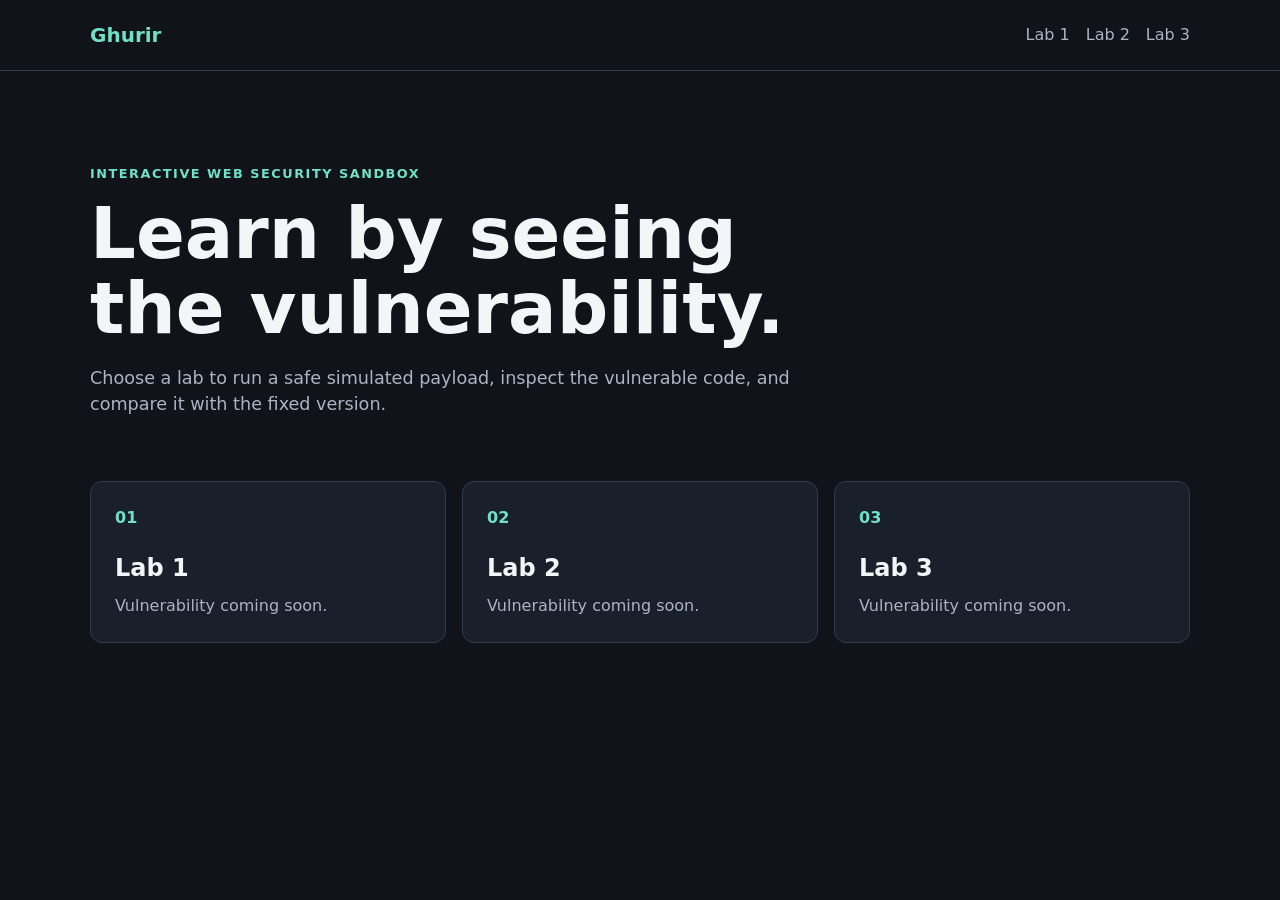
==== index.html @ e0750fd8 "init file structure" ====
<!doctype html>
<html lang="en">
<head>
  <meta charset="utf-8">
  <meta name="viewport" content="width=device-width, initial-scale=1">
  <title>Ghurir Security Sandbox</title>
  <link rel="stylesheet" href="css/styles.css">
</head>
<body>
  <header class="site-header">
    <a class="brand" href="index.html">Ghurir</a>
    <nav aria-label="Primary navigation">
      <a href="labs/lab-1.html">Lab 1</a>
      <a href="labs/lab-2.html">Lab 2</a>
      <a href="labs/lab-3.html">Lab 3</a>
    </nav>
  </header>

  <main class="page-container">
    <section class="hero">
      <p class="eyebrow">Interactive web security sandbox</p>
      <h1>Learn by seeing the vulnerability.</h1>
      <p>Choose a lab to run a safe simulated payload, inspect the vulnerable code, and compare it with the fixed version.</p>
    </section>

    <section class="lab-grid" aria-label="Security labs">
      <a class="lab-card" href="labs/lab-1.html">
        <span class="lab-card__number">01</span>
        <h2>Lab 1</h2>
        <p>Vulnerability coming soon.</p>
      </a>
      <a class="lab-card" href="labs/lab-2.html">
        <span class="lab-card__number">02</span>
        <h2>Lab 2</h2>
        <p>Vulnerability coming soon.</p>
      </a>
      <a class="lab-card" href="labs/lab-3.html">
        <span class="lab-card__number">03</span>
        <h2>Lab 3</h2>
        <p>Vulnerability coming soon.</p>
      </a>
    </section>
  </main>

  <script src="js/app.js"></script>
</body>
</html>
---- css/styles.css ----
:root {
  color-scheme: dark;
  --background: #10131a;
  --surface: #1a202b;
  --text: #f3f5f7;
  --muted: #aab4c3;
  --accent: #70e1c4;
  --border: #303b4b;
}

* {
  box-sizing: border-box;
}

body {
  margin: 0;
  background: var(--background);
  color: var(--text);
  font-family: system-ui, -apple-system, BlinkMacSystemFont, "Segoe UI", sans-serif;
  line-height: 1.5;
}

a {
  color: inherit;
}

.site-header {
  display: flex;
  align-items: center;
  justify-content: space-between;
  gap: 1rem;
  padding: 1.25rem max(1.25rem, calc((100% - 1100px) / 2));
  border-bottom: 1px solid var(--border);
}

.site-header nav {
  display: flex;
  gap: 1rem;
}

.site-header nav a {
  color: var(--muted);
  text-decoration: none;
}

.site-header nav a:hover,
.site-header nav a[aria-current="page"] {
  color: var(--accent);
}

.brand {
  color: var(--accent);
  font-size: 1.25rem;
  font-weight: 700;
  text-decoration: none;
}

.page-container {
  width: min(1100px, calc(100% - 2.5rem));
  margin: 0 auto;
  padding: 5rem 0;
}

.hero {
  max-width: 700px;
}

.hero h1,
.lab-page h1 {
  margin: 0 0 1rem;
  font-size: clamp(2.25rem, 6vw, 4.5rem);
  line-height: 1.05;
}

.hero p:not(.eyebrow),
.placeholder {
  color: var(--muted);
  font-size: 1.1rem;
}

.eyebrow {
  color: var(--accent);
  font-size: 0.8rem;
  font-weight: 700;
  letter-spacing: 0.12em;
  text-transform: uppercase;
}

.lab-grid {
  display: grid;
  grid-template-columns: repeat(3, 1fr);
  gap: 1rem;
  margin-top: 4rem;
}

.lab-card {
  padding: 1.5rem;
  border: 1px solid var(--border);
  border-radius: 0.75rem;
  background: var(--surface);
  text-decoration: none;
}

.lab-card:hover {
  border-color: var(--accent);
}

.lab-card__number {
  color: var(--accent);
  font-weight: 700;
}

.lab-card h2 {
  margin-bottom: 0.5rem;
}

.lab-card p {
  margin: 0;
  color: var(--muted);
}

@media (max-width: 700px) {
  .site-header {
    align-items: flex-start;
    flex-direction: column;
  }

  .lab-grid {
    grid-template-columns: 1fr;
  }
}
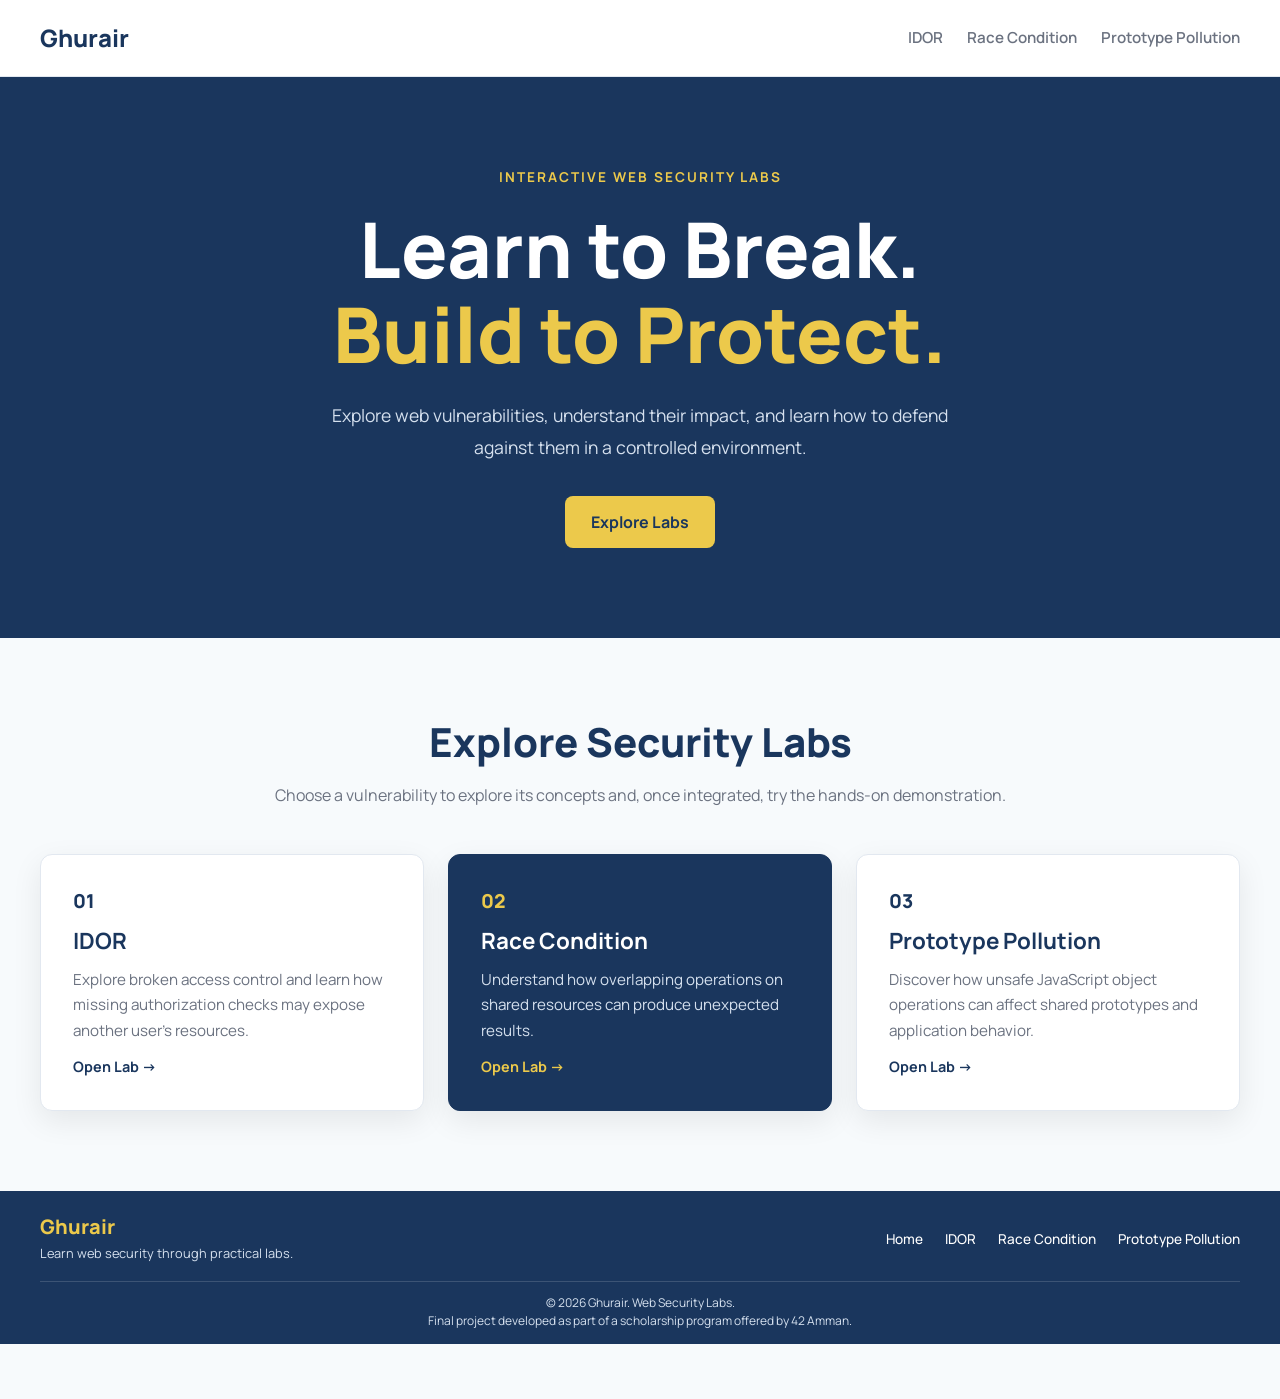
==== commit 56a88b0d: "Create index.html" ====
--- a/index.html
+++ b/index.html
@@ -1,47 +1,12 @@
-<!doctype html>
+<!DOCTYPE html>
 <html lang="en">
 <head>
-  <meta charset="utf-8">
-  <meta name="viewport" content="width=device-width, initial-scale=1">
-  <title>Ghurir Security Sandbox</title>
-  <link rel="stylesheet" href="css/styles.css">
+    <meta charset="UTF-8">
+    <meta http-equiv="refresh" content="0; url=./pages/">
+    <title>Ghurair</title>
 </head>
 <body>
-  <header class="site-header">
-    <a class="brand" href="index.html">Ghurir</a>
-    <nav aria-label="Primary navigation">
-      <a href="labs/lab-1.html">Lab 1</a>
-      <a href="labs/lab-2.html">Lab 2</a>
-      <a href="labs/lab-3.html">Lab 3</a>
-    </nav>
-  </header>
-
-  <main class="page-container">
-    <section class="hero">
-      <p class="eyebrow">Interactive web security sandbox</p>
-      <h1>Learn by seeing the vulnerability.</h1>
-      <p>Choose a lab to run a safe simulated payload, inspect the vulnerable code, and compare it with the fixed version.</p>
-    </section>
-
-    <section class="lab-grid" aria-label="Security labs">
-      <a class="lab-card" href="labs/lab-1.html">
-        <span class="lab-card__number">01</span>
-        <h2>Lab 1</h2>
-        <p>Vulnerability coming soon.</p>
-      </a>
-      <a class="lab-card" href="labs/lab-2.html">
-        <span class="lab-card__number">02</span>
-        <h2>Lab 2</h2>
-        <p>Vulnerability coming soon.</p>
-      </a>
-      <a class="lab-card" href="labs/lab-3.html">
-        <span class="lab-card__number">03</span>
-        <h2>Lab 3</h2>
-        <p>Vulnerability coming soon.</p>
-      </a>
-    </section>
-  </main>
-
-  <script src="js/app.js"></script>
+    <p>Redirecting to Ghurair...</p>
+    <a href="./pages/">Click here if you are not redirected.</a>
 </body>
 </html>
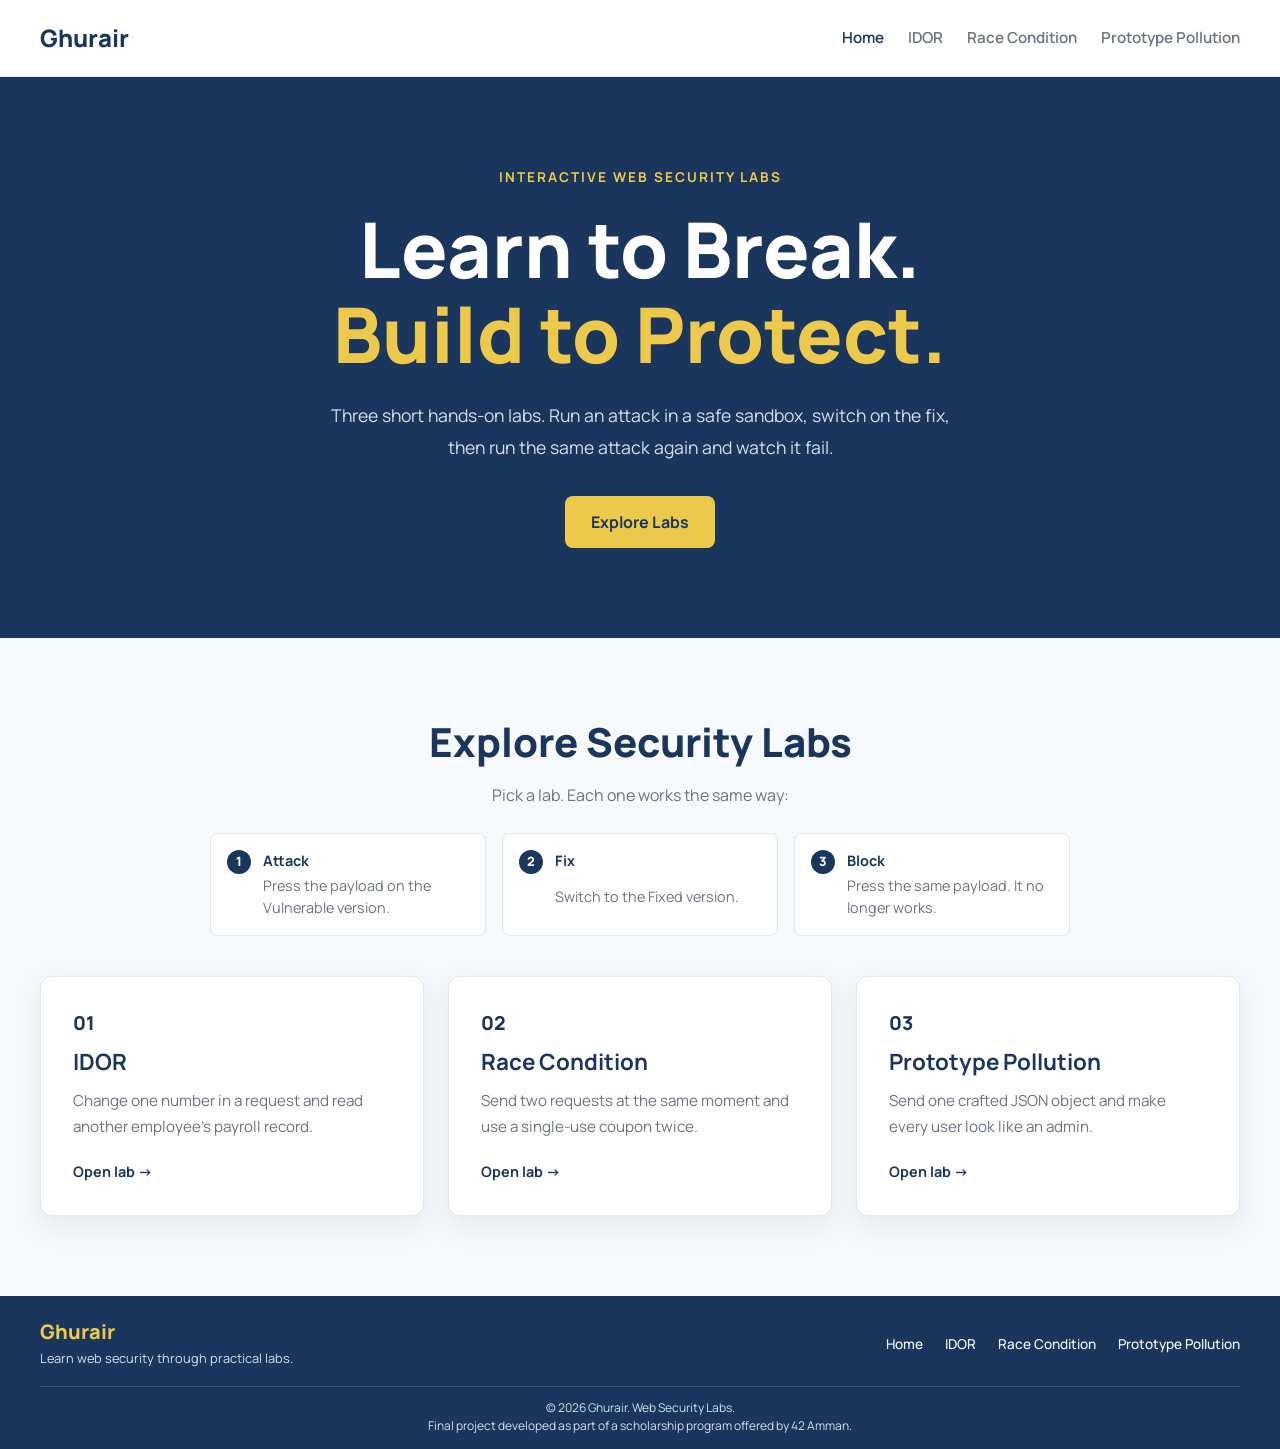
==== commit 3d4e0c89: "fix lab connection, UI code and final touches" ====
--- a/index.html
+++ b/index.html
@@ -1,12 +1,133 @@
-<!DOCTYPE html>
+<!doctype html>
 <html lang="en">
 <head>
-    <meta charset="UTF-8">
-    <meta http-equiv="refresh" content="0; url=./pages/">
-    <title>Ghurair</title>
+  <meta charset="utf-8">
+  <meta name="viewport" content="width=device-width, initial-scale=1">
+  <meta name="description" content="Ghurair: educational web security labs covering IDOR, Prototype Pollution and Race Conditions.">
+  <title>Web Security Labs | Ghurair</title>
+
+  <link rel="preconnect" href="https://fonts.googleapis.com">
+  <link rel="preconnect" href="https://fonts.gstatic.com" crossorigin>
+  <link href="https://fonts.googleapis.com/css2?family=Manrope:wght@400;500;600;700;800&amp;display=swap" rel="stylesheet">
+
+  <link rel="stylesheet" href="stylesheet/global.css">
+  <link rel="stylesheet" href="stylesheet/styles.css">
+  <link rel="stylesheet" href="stylesheet/labs.css">
+  <link rel="stylesheet" href="stylesheet/footer.css">
 </head>
 <body>
-    <p>Redirecting to Ghurair...</p>
-    <a href="./pages/">Click here if you are not redirected.</a>
+  <!-- Shared navigation -->
+  <header class="site-header">
+    <a class="brand" href="index.html" aria-label="Ghurair home">Ghurair</a>
+
+<nav aria-label="Main navigation">
+  <a href="index.html" aria-current="page">Home</a>
+  <a href="pages/lab-1.html">IDOR</a>
+  <a href="pages/lab-2.html">Race Condition</a>
+  <a href="pages/lab-3.html">Prototype Pollution</a>
+</nav>
+
+  </header>
+  <main>
+    <!-- Hero -->
+    <section class="hero">
+      <div class="hero-content">
+        <p class="eyebrow">INTERACTIVE WEB SECURITY LABS</p>
+        <h1>Learn to Break. <span>Build to Protect.</span></h1>
+        <p class="hero-description">
+          Three short hands-on labs. Run an attack in a safe sandbox, switch on the fix,
+          then run the same attack again and watch it fail.
+        </p>
+        <a class="btn" href="#labs">Explore Labs</a>
+      </div>
+    </section>
+
+    <!-- Three available labs -->
+    <section id="labs" class="labs-section">
+      <div class="container">
+        <h2 class="section-title">Explore Security Labs</h2>
+        <p class="section-description">Pick a lab. Each one works the same way:</p>
+        <ol class="how-steps">
+          <li><strong>Attack</strong><span>Press the payload on the Vulnerable version.</span></li>
+          <li><strong>Fix</strong><span>Switch to the Fixed version.</span></li>
+          <li><strong>Block</strong><span>Press the same payload. It no longer works.</span></li>
+        </ol>
+        
+<div class="labs-grid">
+
+  <!-- Lab 01: IDOR -->
+  <a class="lab-card" href="pages/lab-1.html">
+    <span class="lab-card__number">01</span>
+
+    <h3>IDOR</h3>
+
+    <p>
+      Change one number in a request and read
+      another employee's payroll record.
+    </p>
+
+    <span class="lab-card__action">
+      Open lab &rarr;
+    </span>
+  </a>
+
+  <!-- Lab 02: Race Condition -->
+  <a class="lab-card" href="pages/lab-2.html">
+    <span class="lab-card__number">02</span>
+
+    <h3>Race Condition</h3>
+
+    <p>
+      Send two requests at the same moment and
+      use a single-use coupon twice.
+    </p>
+
+    <span class="lab-card__action">
+      Open lab &rarr;
+    </span>
+  </a>
+
+  <!-- Lab 03: Prototype Pollution -->
+  <a class="lab-card" href="pages/lab-3.html">
+    <span class="lab-card__number">03</span>
+
+    <h3>Prototype Pollution</h3>
+
+    <p>
+      Send one crafted JSON object and make
+      every user look like an admin.
+    </p>
+
+    <span class="lab-card__action">
+      Open lab &rarr;
+    </span>
+  </a>
+
+</div>
+
+      </div>
+    </section>
+  </main>
+  <!-- Shared footer -->
+  <footer class="site-footer">
+    <div class="container footer-content">
+      <div class="footer-brand">
+        <h2>Ghurair</h2>
+        <p>Learn web security through practical labs.</p>
+      </div>
+     
+<nav class="footer-nav" aria-label="Footer navigation">
+  <a href="index.html">Home</a>
+  <a href="pages/lab-1.html">IDOR</a>
+  <a href="pages/lab-2.html">Race Condition</a>
+  <a href="pages/lab-3.html">Prototype Pollution</a>
+</nav>
+
+    </div>
+    <div class="container footer-bottom">
+      <p>&copy; 2026 Ghurair. Web Security Labs.</p>
+      <p>Final project developed as part of a scholarship program offered by 42 Amman.</p>
+    </div>
+  </footer>
 </body>
-</html>
+</html>
--- a/stylesheet/global.css
+++ b/stylesheet/global.css
@@ -0,0 +1,123 @@
+
+:root {
+    --font-primary: "Manrope", -apple-system,
+                    BlinkMacSystemFont, "Segoe UI",
+                    Roboto, sans-serif;
+
+    --color-primary: #1A365D;
+    --color-primary-hover: #244A78;
+    --color-secondary: #ECC94B;
+    --color-secondary-hover: #F6DA70;
+
+    --color-background: #F7FAFC;
+    --color-surface: #FFFFFF;
+    --color-text: #2D3748;
+    --color-muted: #6B7280;
+    --color-border: #E2E8F0;
+    --color-on-dark: #D5E0EE;
+
+    --container-width: 1200px;
+    --radius-sm: 8px;
+    --radius-lg: 12px;
+
+    --shadow-card: 0 10px 30px rgba(0, 0, 0, 0.08);
+    --shadow-hover: 0 15px 40px rgba(0, 0, 0, 0.15);
+
+    --transition-base: 0.3s ease;
+}
+
+*,
+*::before,
+*::after {
+    box-sizing: border-box;
+}
+
+html {
+    scroll-behavior: smooth;
+}
+
+body {
+    min-height: 100vh;
+    min-height: 100dvh;
+    margin: 0;
+
+    display: flex;
+    flex-direction: column;
+
+    font-family: var(--font-primary);
+    line-height: 1.5;
+
+    background-color: var(--color-background);
+    color: var(--color-text);
+}
+
+main {
+    flex: 1;
+}
+
+h1,
+h2,
+h3 {
+    margin-top: 0;
+    line-height: 1.2;
+    color: var(--color-primary);
+}
+
+a {
+    color: var(--color-primary);
+    text-decoration: none;
+    transition: color var(--transition-base);
+}
+
+a:hover {
+    color: var(--color-primary-hover);
+}
+
+button,
+input,
+textarea,
+select {
+    font: inherit;
+}
+
+button {
+    cursor: pointer;
+}
+
+img,
+video {
+    display: block;
+    max-width: 100%;
+    height: auto;
+}
+
+.container {
+    width: min(var(--container-width), calc(100% - 40px));
+    margin-inline: auto;
+}
+
+:focus-visible {
+    outline: 2px solid var(--color-secondary);
+    outline-offset: 3px;
+}
+
+#labs {
+    scroll-margin-top: 20px;
+}
+
+@media (max-width: 600px) {
+    .container {
+        width: calc(100% - 32px);
+    }
+}
+
+@media (prefers-reduced-motion: reduce) {
+    *,
+    *::before,
+    *::after {
+        scroll-behavior: auto !important;
+        animation-duration: 0.01ms !important;
+        animation-iteration-count: 1 !important;
+        transition-duration: 0.01ms !important;
+    }
+}
--- a/stylesheet/styles.css
+++ b/stylesheet/styles.css
@@ -0,0 +1,307 @@
+/* Header */
+
+.site-header {
+    display: flex;
+    align-items: center;
+    justify-content: space-between;
+    gap: 20px;
+
+    padding: 20px max(20px, calc((100% - var(--container-width)) / 2));
+
+    background-color: var(--color-surface);
+    border-bottom: 1px solid var(--color-border);
+}
+
+.brand {
+    color: var(--color-primary);
+    font-size: 1.5rem;
+    font-weight: 800;
+}
+
+.site-header nav {
+    display: flex;
+    align-items: center;
+    gap: 24px;
+}
+
+.site-header nav a {
+    color: var(--color-muted);
+    font-size: 0.95rem;
+    font-weight: 600;
+}
+
+.site-header nav a:hover,
+.site-header nav a[aria-current="page"] {
+    color: var(--color-primary);
+}
+
+/* Hero */
+
+.hero {
+    display: flex;
+    align-items: center;
+    justify-content: center;
+
+    min-height: 480px;
+    padding: 90px 20px;
+
+    background-color: var(--color-primary);
+}
+
+.hero-content {
+    width: 100%;
+    max-width: 750px;
+    text-align: center;
+}
+
+.eyebrow {
+    margin: 0 0 20px;
+
+    color: var(--color-secondary);
+    font-size: 0.85rem;
+    font-weight: 700;
+    letter-spacing: 2px;
+    text-transform: uppercase;
+}
+
+.hero h1 {
+    margin: 0 0 24px;
+
+    color: var(--color-surface);
+    font-size: clamp(2.8rem, 6vw, 5rem);
+    font-weight: 800;
+    line-height: 1.1;
+}
+
+.hero h1 span {
+    color: var(--color-secondary);
+}
+
+.hero-description {
+    max-width: 620px;
+    margin: 0 auto 32px;
+
+    color: var(--color-on-dark);
+    font-size: 1.1rem;
+    line-height: 1.8;
+}
+
+.btn {
+    display: inline-block;
+    padding: 13px 25px;
+    margin-top: 0;
+
+    background-color: var(--color-secondary);
+    color: var(--color-primary);
+
+    border: 1px solid transparent;
+    border-radius: var(--radius-sm);
+
+    font-weight: 700;
+    text-align: center;
+
+    transition:
+        background-color var(--transition-base),
+        color var(--transition-base),
+        transform var(--transition-base);
+}
+
+.btn:hover {
+    background-color: var(--color-secondary-hover);
+    color: var(--color-primary);
+    transform: translateY(-3px);
+}
+
+/* Labs */
+
+.labs-section {
+    padding: 80px 0;
+    background-color: var(--color-background);
+}
+
+.section-title {
+    margin: 0 0 16px;
+
+    color: var(--color-primary);
+    font-size: clamp(1.8rem, 4vw, 2.5rem);
+    font-weight: 800;
+    text-align: center;
+}
+
+.section-description {
+    margin: 0 0 24px;
+
+    color: var(--color-muted);
+    text-align: center;
+    line-height: 1.7;
+}
+
+.labs-grid {
+    display: grid;
+    grid-template-columns: repeat(auto-fit, minmax(min(100%, 280px), 1fr));
+    gap: 24px;
+}
+
+.lab-card {
+    display: flex;
+    flex-direction: column;
+    align-items: flex-start;
+    gap: 12px;
+
+    min-height: 240px;
+    padding: 32px;
+
+    background-color: var(--color-surface);
+    border: 1px solid var(--color-border);
+    border-radius: var(--radius-lg);
+    box-shadow: var(--shadow-card);
+
+    transition:
+        transform var(--transition-base),
+        box-shadow var(--transition-base),
+        border-color var(--transition-base);
+}
+
+.lab-card:hover {
+    transform: translateY(-6px);
+    border-color: var(--color-secondary);
+    box-shadow: var(--shadow-hover);
+}
+
+.lab-card__number {
+    color: var(--color-primary);
+    font-size: 1.2rem;
+    font-weight: 800;
+}
+
+.lab-card h3 {
+    margin: 0;
+    font-size: 1.4rem;
+}
+
+.lab-card p {
+    margin: 0;
+
+    color: var(--color-muted);
+    font-size: 0.95rem;
+    line-height: 1.7;
+}
+
+.lab-card__action {
+    display: inline-block;
+    margin-top: auto;
+
+    color: var(--color-primary);
+    font-size: 0.9rem;
+    font-weight: 700;
+
+    transition: transform var(--transition-base);
+}
+
+.lab-card:hover .lab-card__action {
+    transform: translateX(5px);
+}
+
+/* Featured Lab */
+
+.lab-card--featured {
+    background-color: var(--color-primary);
+    border-color: var(--color-primary);
+}
+
+.lab-card--featured h3 {
+    color: var(--color-surface);
+}
+
+.lab-card--featured .lab-card__number,
+.lab-card--featured .lab-card__action {
+    color: var(--color-secondary);
+}
+
+.lab-card--featured p {
+    color: var(--color-on-dark);
+}
+
+/* Responsive */
+
+@media (max-width: 700px) {
+    .site-header {
+        flex-direction: column;
+        align-items: flex-start;
+        padding: 20px;
+    }
+
+    .site-header nav {
+        flex-wrap: wrap;
+        gap: 16px;
+    }
+
+    .hero {
+        min-height: auto;
+        padding: 70px 20px;
+    }
+
+    .hero h1 {
+        font-size: clamp(2.3rem, 9vw, 3.5rem);
+    }
+
+    .hero-description {
+        font-size: 1rem;
+    }
+
+    .labs-section {
+        padding: 55px 0;
+    }
+
+    .labs-grid {
+        gap: 20px;
+    }
+
+    .lab-card {
+        min-height: 220px;
+        padding: 24px;
+    }
+}
+
+/* "How it works" steps on the home page */
+.how-steps {
+  display: grid;
+  grid-template-columns: repeat(3, minmax(0, 1fr));
+  gap: 16px;
+  max-width: 860px;
+  margin: 0 auto 40px;
+  padding: 0;
+  list-style: none;
+  counter-reset: step;
+}
+.how-steps li {
+  display: grid;
+  gap: 4px;
+  padding: 16px 18px 16px 52px;
+  position: relative;
+  background: var(--color-surface);
+  border: 1px solid var(--color-border);
+  border-radius: var(--radius-sm);
+  counter-increment: step;
+  color: var(--color-muted);
+  font-size: .9rem;
+}
+.how-steps li::before {
+  content: counter(step);
+  position: absolute;
+  left: 16px;
+  top: 16px;
+  display: grid;
+  place-items: center;
+  width: 24px;
+  height: 24px;
+  background: var(--color-primary);
+  color: #fff;
+  border-radius: 50%;
+  font-size: .8rem;
+  font-weight: 800;
+}
+.how-steps strong { color: var(--color-primary); }
+@media (max-width: 700px) {
+  .how-steps { grid-template-columns: 1fr; }
+}
--- a/stylesheet/labs.css
+++ b/stylesheet/labs.css
@@ -0,0 +1,363 @@
+/* =========================================================
+   GHURAIR | SHARED LAB STYLES
+   Base -> code -> interactive controls -> responsive
+   All labs use the same rules; no per-lab CSS copies.
+   ========================================================= */
+
+/* Lab page and introduction */
+.lab-header {
+  padding: 65px 0;
+  background: var(--color-primary);
+  color: var(--color-surface);
+}
+.back-link {
+  display: inline-block;
+  margin-bottom: 30px;
+  color: var(--color-on-dark);
+  font-size: .9rem;
+}
+.back-link:hover { color: var(--color-secondary); }
+.lab-header h1 {
+  margin-bottom: 18px;
+  color: var(--color-surface);
+  font-size: clamp(2.4rem, 5vw, 4rem);
+  font-weight: 800;
+}
+.lab-intro {
+  max-width: 700px;
+  color: var(--color-on-dark);
+  font-size: 1.05rem;
+  line-height: 1.8;
+}
+.lab-tags { display: flex; flex-wrap: wrap; gap: 10px; margin-top: 25px; }
+.lab-tags span {
+  padding: 8px 14px;
+  border: 1px solid rgba(255, 255, 255, .2);
+  border-radius: var(--radius-sm);
+  color: var(--color-surface);
+  font-size: .8rem;
+}
+.lab-layout {
+  display: grid;
+  gap: 25px;
+  max-width: 1000px;
+  padding-top: 55px;
+  padding-bottom: 80px;
+}
+.lab-wide-layout { max-width: 1200px; }
+.lab-panel {
+  min-width: 0;
+  padding: 35px;
+  background: var(--color-surface);
+  border: 1px solid var(--color-border);
+  border-radius: var(--radius-lg);
+  box-shadow: var(--shadow-card);
+}
+.lab-panel h2 { margin-bottom: 18px; font-size: 1.5rem; font-weight: 800; }
+.lab-panel p { color: var(--color-muted); line-height: 1.8; }
+
+/* Code display, reused in all labs */
+.code-window {
+  overflow: hidden;
+  margin: 24px 0;
+  background: #101827;
+  border: 1px solid #243249;
+  border-radius: var(--radius-sm);
+}
+.code-header {
+  display: flex;
+  justify-content: space-between;
+  align-items: center;
+  gap: 12px;
+  padding: 13px 18px;
+  background: #1e293b;
+  color: #e2e8f0;
+  font-size: .85rem;
+}
+.code-status { padding: 5px 10px; border-radius: 5px; font-weight: 700; }
+.vulnerable-status { background: #7f1d1d; color: #fecaca; }
+.fixed-status { background: #14532d; color: #bbf7d0; }
+.code-window pre {
+  overflow-x: auto;
+  margin: 0;
+  padding: 20px;
+  color: #e2e8f0;
+  font-size: .9rem;
+  line-height: 1.85;
+  tab-size: 2;
+}
+.code-window code { font-family: Consolas, "Courier New", monospace; }
+.code-explanation {
+  padding: 14px 18px;
+  background: var(--color-background);
+  border-left: 3px solid var(--color-secondary);
+  border-radius: 4px;
+  color: var(--color-muted);
+}
+
+/* Interactive lab container and controls */
+.lab-demo-container {
+  min-width: 0;
+  margin-top: 24px;
+  padding: 30px;
+  background: var(--color-background);
+  border: 1px solid var(--color-border);
+  border-radius: var(--radius-lg);
+}
+.simulation-toolbar {
+  display: flex;
+  justify-content: space-between;
+  align-items: center;
+  flex-wrap: wrap;
+  gap: 16px;
+  margin: 0 0 24px;
+}
+.field-label { color: var(--color-text); font-size: .9rem; font-weight: 700; }
+.mode-switch { display: flex; gap: 8px; flex-wrap: wrap; }
+.mode-btn {
+  padding: 10px 17px;
+  background: var(--color-surface);
+  color: var(--color-primary);
+  border: 1px solid var(--color-border);
+  border-radius: var(--radius-sm);
+  font-weight: 700;
+  transition: background var(--transition-base), color var(--transition-base);
+}
+.mode-btn.active { background: var(--color-primary); color: #fff; border-color: var(--color-primary); }
+.mode-btn:hover { border-color: var(--color-secondary); }
+.run-btn {
+  display: inline-block;
+  margin-top: 24px;
+  padding: 13px 25px;
+  background: var(--color-secondary);
+  color: var(--color-primary);
+  border: 0;
+  border-radius: var(--radius-sm);
+  font-weight: 800;
+}
+.run-btn:hover { background: var(--color-secondary-hover); color: var(--color-primary); }
+.demo-caption { margin-top: 14px; font-size: .83rem; color: var(--color-muted); }
+.result-box {
+  min-width: 0;
+  margin-top: 24px;
+  padding: 22px;
+  background: var(--color-surface);
+  border: 1px solid var(--color-border);
+  border-radius: var(--radius-sm);
+}
+.result-heading { display: flex; align-items: center; justify-content: space-between; gap: 12px; margin-bottom: 12px; }
+.result-heading h3 { margin: 0; font-size: 1rem; }
+
+/* Shared two-column experiment layout (IDOR and Prototype Pollution) */
+.lab-demo-container .pp-grid {
+  display: grid;
+  grid-template-columns: minmax(0, 1.6fr) minmax(0, 1fr);
+  align-items: start;
+  gap: 24px;
+}
+.lab-demo-container .pp-column { min-width: 0; }
+.lab-demo-container .pp-subtitle {
+  margin: 0 0 12px;
+  color: var(--color-primary);
+  font-size: 1rem;
+}
+.lab-demo-container .pp-code {
+  min-height: 330px;
+  max-height: none;
+  padding: 22px;
+  overflow-x: auto;
+  font: .88rem/1.85 Consolas, "Courier New", monospace;
+  white-space: pre;
+  tab-size: 2;
+}
+.lab-demo-container .pp-line,
+.fix-code .pp-line {
+  display: block;
+  width: max-content;
+  min-width: 100%;
+  white-space: pre;
+}
+.lab-demo-container .pp-danger,
+.fix-code .pp-danger {
+  background: rgba(239, 68, 68, .19);
+  border-left: 3px solid #ef4444;
+  color: #fecaca;
+}
+.lab-demo-container .pp-safe,
+.fix-code .pp-safe {
+  background: rgba(34, 197, 94, .17);
+  border-left: 3px solid #22c55e;
+  color: #bbf7d0;
+}
+.lab-demo-container .pp-note { display: flex; align-items: flex-start; gap: 10px; }
+.lab-demo-container .pp-dot {
+  width: 10px;
+  height: 10px;
+  margin-top: 9px;
+  flex: 0 0 auto;
+  border-radius: 50%;
+  background: #dc2626;
+}
+.lab-demo-container .pp-dot.safe { background: #16a34a; }
+
+/* Shared selectable payload cards */
+.lab-demo-container .pp-payloads { display: grid; gap: 10px; }
+.lab-demo-container .pp-payload {
+  display: flex;
+  align-items: center;
+  gap: 12px;
+  width: 100%;
+  padding: 14px;
+  text-align: left;
+  background: var(--color-surface);
+  color: var(--color-primary);
+  border: 1px solid var(--color-border);
+  border-radius: var(--radius-sm);
+  transition: background var(--transition-base), border-color var(--transition-base);
+}
+.lab-demo-container .pp-payload:hover, .lab-demo-container .pp-payload.selected {
+  background: #fff9df;
+  border-color: var(--color-secondary);
+}
+.lab-demo-container .pp-payload strong, .lab-demo-container .pp-payload small { display: block; }
+.lab-demo-container .pp-payload small { margin-top: 4px; color: var(--color-muted); }
+.lab-demo-container .pp-num { font-weight: 800; }
+.lab-demo-container .pp-payload-preview { max-width: 100%; white-space: pre-wrap; overflow-wrap: anywhere; }
+.lab-demo-container .pp-actions { display: flex; align-items: center; flex-wrap: wrap; gap: 12px; margin-top: 18px; }
+.lab-demo-container .pp-actions .run-btn { margin-top: 0; }
+
+/* Shared result cards, labels and console */
+.lab-demo-container .pp-results {
+  display: grid;
+  grid-template-columns: repeat(3, minmax(0, 1fr));
+  gap: 12px;
+  margin: 18px 0;
+}
+.lab-demo-container .pp-result {
+  min-width: 0;
+  padding: 14px;
+  border: 1px solid var(--color-border);
+  border-radius: var(--radius-sm);
+  background: var(--color-background);
+}
+.lab-demo-container .pp-result span, .lab-demo-container .pp-result strong { display: block; overflow-wrap: anywhere; }
+.lab-demo-container .pp-result span { margin-bottom: 6px; color: var(--color-muted); font-size: .8rem; }
+.lab-demo-container .pp-result strong { color: var(--color-primary); }
+.lab-demo-container .pp-status { padding: 7px 12px; border-radius: 6px; font-size: .8rem; font-weight: 800; white-space: nowrap; }
+.lab-demo-container .pp-status.neutral { background: #e2e8f0; color: #475569; }
+.lab-demo-container .pp-status.bad { background: #fee2e2; color: #991b1b; }
+.lab-demo-container .pp-status.good { background: #dcfce7; color: #166534; }
+.lab-demo-container .pp-console { padding-top: 14px; border-top: 1px solid var(--color-border); overflow-wrap: anywhere; font-size: .85rem; }
+.lab-demo-container .pp-console strong { margin-right: 10px; color: var(--color-primary); }
+
+/* Only IDOR-specific elements: request editor and response */
+.idor-demo .request-editor { display: grid; gap: 10px; padding: 16px; }
+.idor-demo .request-prefix { color: #d5e0ee; font: .82rem/1.5 Consolas, monospace; overflow-wrap: anywhere; }
+.idor-demo #payloadInput {
+  display: block;
+  width: 100%;
+  padding: 11px 12px;
+  background: #1e293b;
+  color: #fff;
+  border: 1px solid #64748b;
+  border-radius: 6px;
+  font: .94rem Consolas, monospace;
+}
+.idor-demo .quick-chips { display: flex; flex-wrap: wrap; gap: 8px; }
+.idor-demo .quick-chip {
+  padding: 7px 10px;
+  border: 1px solid var(--color-border);
+  border-radius: var(--radius-sm);
+  background: #fff;
+  color: var(--color-primary);
+  font-size: .78rem;
+  font-weight: 700;
+}
+.idor-demo .quick-chip:hover { border-color: var(--color-secondary); background: #fff9df; }
+.idor-demo .result-code-window { margin: 20px 0 16px; }
+.idor-demo .response-preview { min-height: 90px; white-space: pre-wrap; overflow-wrap: anywhere; }
+
+/* Tablet and mobile */
+@media (max-width: 900px) {
+  .lab-demo-container .pp-grid { grid-template-columns: 1fr; }
+  .lab-demo-container .pp-code { min-height: 0; padding: 16px; }
+}
+@media (max-width: 700px) {
+  .lab-header { padding: 45px 0; }
+  .lab-layout { padding-top: 30px; padding-bottom: 50px; }
+  .lab-panel { padding: 22px; }
+  .lab-demo-container { padding: 20px; }
+  .lab-demo-container .pp-results { grid-template-columns: 1fr; }
+  .lab-demo-container .pp-actions > button { width: 100%; }
+  .code-window pre { padding: 15px; font-size: .8rem; }
+}
+
+/* Race Condition: reuse the same lab layout, code window and controls
+   as IDOR and Prototype Pollution; only result/timeline need unique CSS. */
+.race-demo .rc-actions button:disabled,
+.race-demo .mode-btn:disabled,
+.race-demo .pp-payload:disabled { opacity: .6; cursor: wait; }
+.race-demo .rc-result-message { margin: 0 0 14px; }
+.race-demo .rc-result-text {
+  margin: 0;
+  padding: 15px 18px;
+  border-radius: var(--radius-sm);
+  background: #101827;
+  color: #e2e8f0;
+  white-space: pre-wrap;
+  overflow-wrap: anywhere;
+  font: .88rem/1.7 Consolas, "Courier New", monospace;
+}
+.race-demo .rc-timeline-details {
+  margin-top: 16px;
+  border: 1px solid var(--color-border);
+  border-radius: var(--radius-sm);
+  overflow: hidden;
+}
+.race-demo .rc-timeline-details summary {
+  display: flex;
+  align-items: center;
+  gap: 10px;
+  padding: 12px 15px;
+  cursor: pointer;
+  color: var(--color-primary);
+  font-size: .9rem;
+  font-weight: 700;
+}
+.race-demo .rc-timeline-details summary span {
+  margin-left: auto;
+  color: var(--color-muted);
+  font-size: .8rem;
+  font-weight: 400;
+}
+.race-demo .rc-timeline-details pre {
+  max-height: 220px;
+  overflow: auto;
+  margin: 0;
+  padding: 14px 16px;
+  border-top: 1px solid var(--color-border);
+  font: .85rem/1.7 Consolas, "Courier New", monospace;
+  white-space: pre-wrap;
+  overflow-wrap: anywhere;
+}
+
+/* Sources list at the bottom of each lab */
+.source-list { margin: 0; padding-left: 20px; color: var(--color-muted); }
+.source-list li { margin: 8px 0; }
+.source-list a { color: var(--color-primary); text-decoration: underline; text-underline-offset: 3px; }
+.source-list a:hover { color: var(--color-secondary-hover); }
+
+/* Payload cards show the real payload; result tiles flag what changed */
+.lab-demo-container .pp-payload small code {
+  font: .76rem Consolas, "Courier New", monospace;
+  color: var(--color-primary);
+  background: transparent;
+  padding: 0;
+  overflow-wrap: anywhere;
+}
+.lab-demo-container .pp-result.is-bad { border-color: #fca5a5; background: #fef2f2; }
+.lab-demo-container .pp-result.is-bad strong { color: #991b1b; }
+.lab-demo-container .pp-result.is-good { border-color: #86efac; background: #f0fdf4; }
+.lab-demo-container .pp-result.is-good strong { color: #166534; }
+.idor-demo .chip-label { color: #94a3b8; font-size: .78rem; }
+.idor-demo .quick-chips { align-items: center; }
--- a/stylesheet/footer.css
+++ b/stylesheet/footer.css
@@ -0,0 +1,75 @@
+
+.site-footer {
+    padding: 24px 0 14px;
+    background-color: var(--color-primary);
+    color: var(--color-surface);
+}
+
+.footer-content {
+    display: flex;
+    align-items: center;
+    justify-content: space-between;
+    gap: 24px;
+    padding-bottom: 18px;
+}
+
+.footer-brand h2 {
+    margin: 0 0 5px;
+    color: var(--color-secondary);
+    font-size: 1.25rem;
+    font-weight: 800;
+}
+
+.footer-brand p {
+    margin: 0;
+    color: var(--color-on-dark);
+    font-size: 0.8rem;
+}
+
+.footer-nav {
+    display: flex;
+    align-items: center;
+    flex-wrap: wrap;
+    gap: 22px;
+}
+
+.footer-nav a {
+    color: var(--color-surface);
+    font-size: 0.85rem;
+    font-weight: 500;
+}
+
+.footer-nav a:hover {
+    color: var(--color-secondary);
+}
+
+.footer-bottom {
+    padding-top: 12px;
+    border-top: 1px solid rgba(255, 255, 255, 0.15);
+    text-align: center;
+}
+
+.footer-bottom p {
+    margin: 0;
+    color: var(--color-on-dark);
+    font-size: 0.75rem;
+}
+
+@media (max-width: 600px) {
+    .footer-content {
+        flex-direction: column;
+        gap: 20px;
+        text-align: center;
+    }
+
+    .footer-nav {
+        justify-content: center;
+        gap: 12px 20px;
+    }
+
+    .footer-nav a {
+        display: inline-flex;
+        align-items: center;
+        min-height: 44px;
+    }
+}
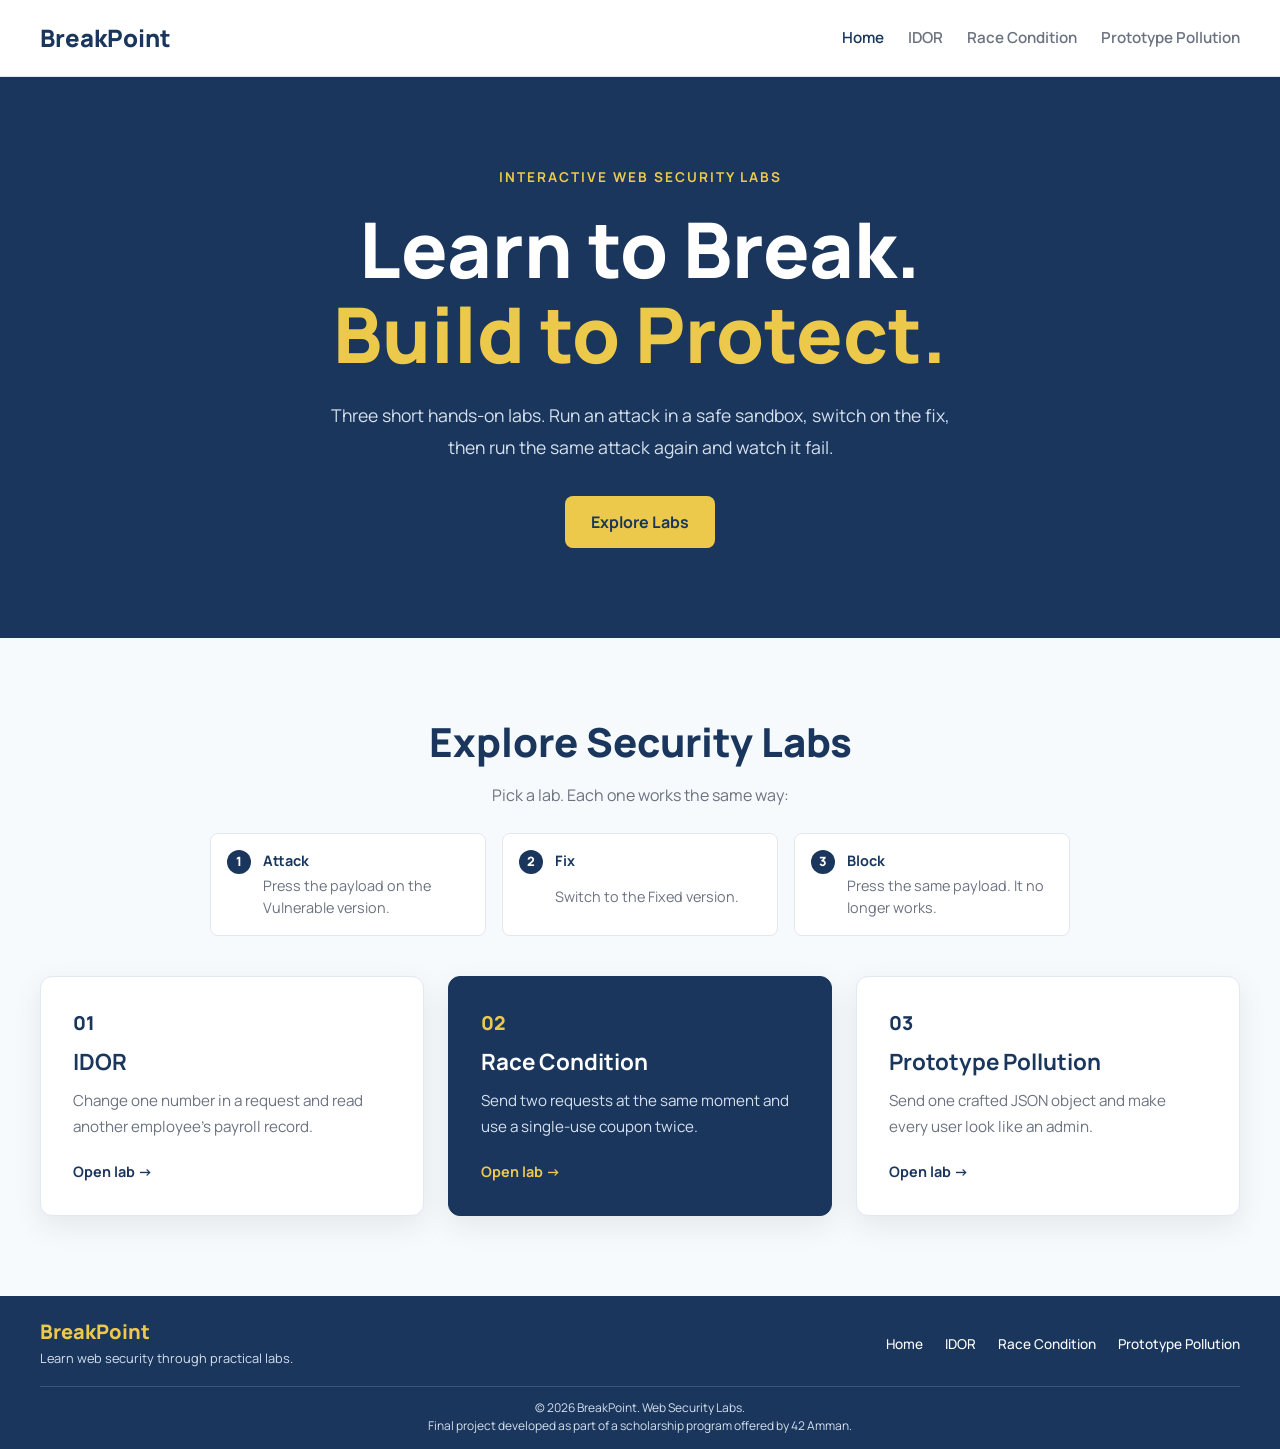
==== commit 13c1ad68: "refactor JS you can explain  like  what  you  want, and rename project to BreakPoint" ====
--- a/index.html
+++ b/index.html
@@ -3,8 +3,8 @@
 <head>
   <meta charset="utf-8">
   <meta name="viewport" content="width=device-width, initial-scale=1">
-  <meta name="description" content="Ghurair: educational web security labs covering IDOR, Prototype Pollution and Race Conditions.">
-  <title>Web Security Labs | Ghurair</title>
+  <meta name="description" content="BreakPoint: educational web security labs covering IDOR, Prototype Pollution and Race Conditions.">
+  <title>Web Security Labs | BreakPoint</title>
 
   <link rel="preconnect" href="https://fonts.googleapis.com">
   <link rel="preconnect" href="https://fonts.gstatic.com" crossorigin>
@@ -18,7 +18,7 @@
 <body>
   <!-- Shared navigation -->
   <header class="site-header">
-    <a class="brand" href="index.html" aria-label="Ghurair home">Ghurair</a>
+    <a class="brand" href="index.html" aria-label="BreakPoint home">BreakPoint</a>
 
 <nav aria-label="Main navigation">
   <a href="index.html" aria-current="page">Home</a>
@@ -52,7 +52,7 @@
           <li><strong>Fix</strong><span>Switch to the Fixed version.</span></li>
           <li><strong>Block</strong><span>Press the same payload. It no longer works.</span></li>
         </ol>
-        
+
 <div class="labs-grid">
 
   <!-- Lab 01: IDOR -->
@@ -72,7 +72,7 @@
   </a>
 
   <!-- Lab 02: Race Condition -->
-  <a class="lab-card" href="pages/lab-2.html">
+  <a class="lab-card lab-card--featured" href="pages/lab-2.html">
     <span class="lab-card__number">02</span>
 
     <h3>Race Condition</h3>
@@ -112,10 +112,10 @@
   <footer class="site-footer">
     <div class="container footer-content">
       <div class="footer-brand">
-        <h2>Ghurair</h2>
+        <h2>BreakPoint</h2>
         <p>Learn web security through practical labs.</p>
       </div>
-     
+
 <nav class="footer-nav" aria-label="Footer navigation">
   <a href="index.html">Home</a>
   <a href="pages/lab-1.html">IDOR</a>
@@ -125,7 +125,7 @@
 
     </div>
     <div class="container footer-bottom">
-      <p>&copy; 2026 Ghurair. Web Security Labs.</p>
+      <p>&copy; 2026 BreakPoint. Web Security Labs.</p>
       <p>Final project developed as part of a scholarship program offered by 42 Amman.</p>
     </div>
   </footer>
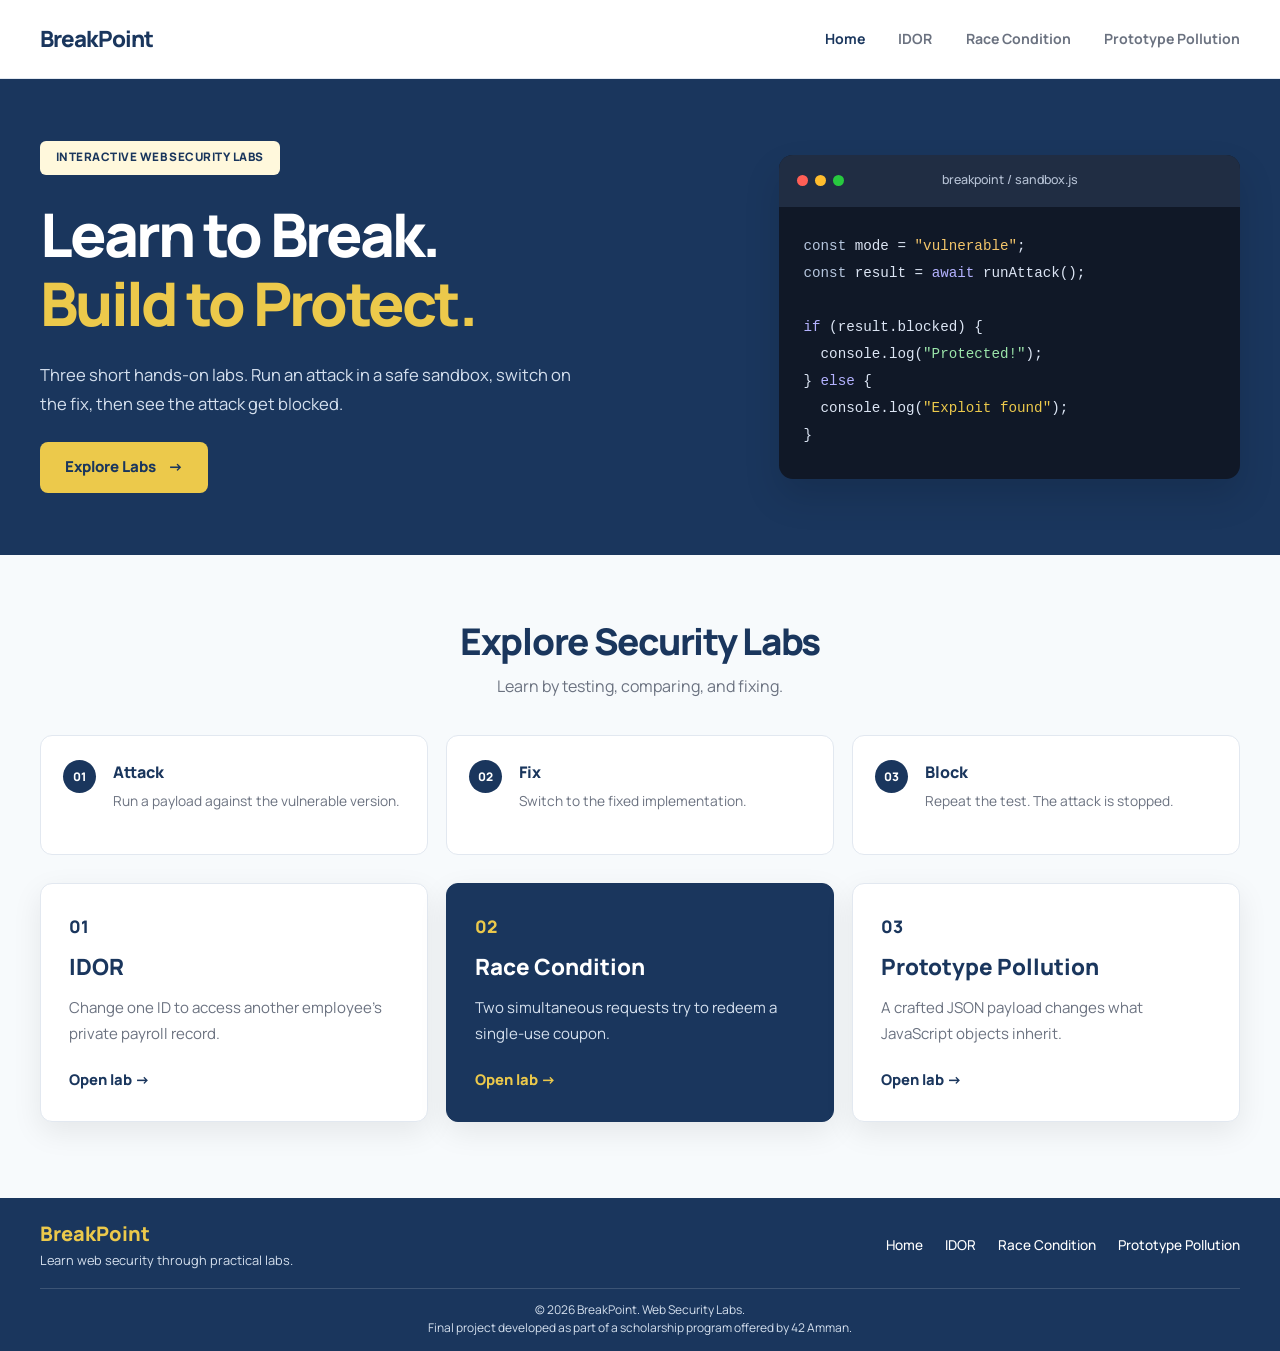
==== commit 004b70b8: "fix :HOME page  last  change" ====
--- a/index.html
+++ b/index.html
@@ -3,12 +3,12 @@
 <head>
   <meta charset="utf-8">
   <meta name="viewport" content="width=device-width, initial-scale=1">
-  <meta name="description" content="BreakPoint: educational web security labs covering IDOR, Prototype Pollution and Race Conditions.">
-  <title>Web Security Labs | BreakPoint</title>
+  <meta name="description" content="BreakPoint is an interactive web security learning platform. Explore IDOR, Race Condition, and Prototype Pollution labs through attack, fix, and block simulations.">
+  <title>BreakPoint | Interactive Web Security Labs</title>
 
   <link rel="preconnect" href="https://fonts.googleapis.com">
   <link rel="preconnect" href="https://fonts.gstatic.com" crossorigin>
-  <link href="https://fonts.googleapis.com/css2?family=Manrope:wght@400;500;600;700;800&amp;display=swap" rel="stylesheet">
+  <link href="https://fonts.googleapis.com/css2?family=Manrope:wght@400;500;600;700;800&display=swap" rel="stylesheet">
 
   <link rel="stylesheet" href="stylesheet/global.css">
   <link rel="stylesheet" href="stylesheet/styles.css">
@@ -16,113 +16,112 @@
   <link rel="stylesheet" href="stylesheet/footer.css">
 </head>
 <body>
-  <!-- Shared navigation -->
+  <a class="skip-link" href="#main-content">Skip to main content</a>
+
   <header class="site-header">
-    <a class="brand" href="index.html" aria-label="BreakPoint home">BreakPoint</a>
+    <div class="container header-inner">
+      <a class="brand" href="index.html" aria-label="BreakPoint home">BreakPoint</a>
+      <nav aria-label="Main navigation">
+        <a href="index.html" aria-current="page">Home</a>
+        <a href="pages/lab-1.html">IDOR</a>
+        <a href="pages/lab-2.html">Race Condition</a>
+        <a href="pages/lab-3.html">Prototype Pollution</a>
+      </nav>
+    </div>
+  </header>
 
-<nav aria-label="Main navigation">
-  <a href="index.html" aria-current="page">Home</a>
-  <a href="pages/lab-1.html">IDOR</a>
-  <a href="pages/lab-2.html">Race Condition</a>
-  <a href="pages/lab-3.html">Prototype Pollution</a>
-</nav>
+  <main id="main-content">
+    <section class="hero" aria-labelledby="hero-title">
+      <div class="container hero-content">
+        <div class="hero-copy">
+          <p class="eyebrow hero-eyebrow">Interactive Web Security Labs</p>
+          <h1 id="hero-title">Learn to Break.<br><span>Build to Protect.</span></h1>
+          <p class="hero-description">
+            Three short hands-on labs. Run an attack in a safe sandbox,
+            switch on the fix, then see the attack get blocked.
+          </p>
+          <a class="btn" href="#labs">Explore Labs <span aria-hidden="true">&rarr;</span></a>
+        </div>
 
-  </header>
-  <main>
-    <!-- Hero -->
-    <section class="hero">
-      <div class="hero-content">
-        <p class="eyebrow">INTERACTIVE WEB SECURITY LABS</p>
-        <h1>Learn to Break. <span>Build to Protect.</span></h1>
-        <p class="hero-description">
-          Three short hands-on labs. Run an attack in a safe sandbox, switch on the fix,
-          then run the same attack again and watch it fail.
-        </p>
-        <a class="btn" href="#labs">Explore Labs</a>
+        <div class="hero-code" aria-label="Example JavaScript security sandbox code">
+          <div class="hero-code-bar">
+            <div class="window-dots" aria-hidden="true">
+              <span></span><span></span><span></span>
+            </div>
+            <span>breakpoint / sandbox.js</span>
+          </div>
+          <pre class="hero-code-body"><code><span class="syntax-muted">const</span> mode = <span class="syntax-string">"vulnerable"</span>;
+<span class="syntax-muted">const</span> result = <span class="syntax-keyword">await</span> runAttack();
+
+<span class="syntax-keyword">if</span> (result.blocked) {
+  console.log(<span class="syntax-success">"Protected!"</span>);
+} <span class="syntax-keyword">else</span> {
+  console.log(<span class="syntax-warning">"Exploit found"</span>);
+}</code></pre>
+        </div>
       </div>
     </section>
 
-    <!-- Three available labs -->
-    <section id="labs" class="labs-section">
+    <section id="labs" class="labs-section" aria-labelledby="labs-title">
       <div class="container">
-        <h2 class="section-title">Explore Security Labs</h2>
-        <p class="section-description">Pick a lab. Each one works the same way:</p>
-        <ol class="how-steps">
-          <li><strong>Attack</strong><span>Press the payload on the Vulnerable version.</span></li>
-          <li><strong>Fix</strong><span>Switch to the Fixed version.</span></li>
-          <li><strong>Block</strong><span>Press the same payload. It no longer works.</span></li>
+        <div class="section-heading">
+          <h2 class="section-title" id="labs-title">Explore Security Labs</h2>
+          <p class="section-description">Learn by testing, comparing, and fixing.</p>
+        </div>
+
+        <ol class="how-steps" aria-label="How the security labs work">
+          <li>
+            <strong>Attack</strong>
+            <span>Run a payload against the vulnerable version.</span>
+          </li>
+          <li>
+            <strong>Fix</strong>
+            <span>Switch to the fixed implementation.</span>
+          </li>
+          <li>
+            <strong>Block</strong>
+            <span>Repeat the test. The attack is stopped.</span>
+          </li>
         </ol>
 
-<div class="labs-grid">
+        <div class="labs-grid">
+          <a class="lab-card" href="pages/lab-1.html">
+            <span class="lab-card__number">01</span>
+            <h3>IDOR</h3>
+            <p>Change one ID to access another employee's private payroll record.</p>
+            <span class="lab-card__action">Open lab <span aria-hidden="true">&rarr;</span></span>
+          </a>
 
-  <!-- Lab 01: IDOR -->
-  <a class="lab-card" href="pages/lab-1.html">
-    <span class="lab-card__number">01</span>
+          <a class="lab-card lab-card--featured" href="pages/lab-2.html">
+            <span class="lab-card__number">02</span>
+            <h3>Race Condition</h3>
+            <p>Two simultaneous requests try to redeem a single-use coupon.</p>
+            <span class="lab-card__action">Open lab <span aria-hidden="true">&rarr;</span></span>
+          </a>
 
-    <h3>IDOR</h3>
-
-    <p>
-      Change one number in a request and read
-      another employee's payroll record.
-    </p>
-
-    <span class="lab-card__action">
-      Open lab &rarr;
-    </span>
-  </a>
-
-  <!-- Lab 02: Race Condition -->
-  <a class="lab-card lab-card--featured" href="pages/lab-2.html">
-    <span class="lab-card__number">02</span>
-
-    <h3>Race Condition</h3>
-
-    <p>
-      Send two requests at the same moment and
-      use a single-use coupon twice.
-    </p>
-
-    <span class="lab-card__action">
-      Open lab &rarr;
-    </span>
-  </a>
-
-  <!-- Lab 03: Prototype Pollution -->
-  <a class="lab-card" href="pages/lab-3.html">
-    <span class="lab-card__number">03</span>
-
-    <h3>Prototype Pollution</h3>
-
-    <p>
-      Send one crafted JSON object and make
-      every user look like an admin.
-    </p>
-
-    <span class="lab-card__action">
-      Open lab &rarr;
-    </span>
-  </a>
-
-</div>
-
+          <a class="lab-card" href="pages/lab-3.html">
+            <span class="lab-card__number">03</span>
+            <h3>Prototype Pollution</h3>
+            <p>A crafted JSON payload changes what JavaScript objects inherit.</p>
+            <span class="lab-card__action">Open lab <span aria-hidden="true">&rarr;</span></span>
+          </a>
+        </div>
       </div>
     </section>
   </main>
-  <!-- Shared footer -->
+
   <footer class="site-footer">
     <div class="container footer-content">
       <div class="footer-brand">
         <h2>BreakPoint</h2>
         <p>Learn web security through practical labs.</p>
       </div>
-
-<nav class="footer-nav" aria-label="Footer navigation">
-  <a href="index.html">Home</a>
-  <a href="pages/lab-1.html">IDOR</a>
-  <a href="pages/lab-2.html">Race Condition</a>
-  <a href="pages/lab-3.html">Prototype Pollution</a>
-</nav>
-
+      <nav class="footer-nav" aria-label="Footer navigation">
+        <a href="index.html">Home</a>
+        <a href="pages/lab-1.html">IDOR</a>
+        <a href="pages/lab-2.html">Race Condition</a>
+        <a href="pages/lab-3.html">Prototype Pollution</a>
+      </nav>
     </div>
     <div class="container footer-bottom">
       <p>&copy; 2026 BreakPoint. Web Security Labs.</p>
@@ -130,4 +129,4 @@
     </div>
   </footer>
 </body>
-</html>+</html>
--- a/stylesheet/styles.css
+++ b/stylesheet/styles.css
@@ -1,307 +1,309 @@
-/* Header */
-
+/* Shared navigation */
 .site-header {
-    display: flex;
-    align-items: center;
-    justify-content: space-between;
-    gap: 20px;
-
-    padding: 20px max(20px, calc((100% - var(--container-width)) / 2));
-
-    background-color: var(--color-surface);
-    border-bottom: 1px solid var(--color-border);
-}
-
+  background: var(--color-surface);
+  border-bottom: 1px solid var(--color-border);
+}
+.header-inner {
+  display: flex;
+  align-items: center;
+  justify-content: space-between;
+  min-height: 78px;
+  gap: 24px;
+}
 .brand {
-    color: var(--color-primary);
-    font-size: 1.5rem;
-    font-weight: 800;
-}
-
+  color: var(--color-primary);
+  font-size: 1.4rem;
+  font-weight: 800;
+  letter-spacing: -.04em;
+}
 .site-header nav {
-    display: flex;
-    align-items: center;
-    gap: 24px;
-}
-
+  display: flex;
+  align-items: center;
+  flex-wrap: wrap;
+  gap: clamp(12px, 2.6vw, 34px);
+}
 .site-header nav a {
-    color: var(--color-muted);
-    font-size: 0.95rem;
-    font-weight: 600;
-}
-
+  color: var(--color-muted);
+  font-size: .88rem;
+  font-weight: 700;
+}
 .site-header nav a:hover,
 .site-header nav a[aria-current="page"] {
-    color: var(--color-primary);
-}
+  color: var(--color-primary);
+}
+.skip-link {
+  position: absolute;
+  top: -70px;
+  left: 14px;
+  z-index: 20;
+  padding: 10px 14px;
+  background: var(--color-secondary);
+  border-radius: var(--radius-sm);
+}
+.skip-link:focus { top: 8px; }
 
-/* Hero */
+/* Home hero — two-column layout matching the Figma design */
+.hero {
+  display: flex;
+  align-items: center;
+  min-height: 435px;
+  padding: 62px 0;
+  background: var(--color-primary);
+}
+.hero-content {
+  display: grid;
+  grid-template-columns: minmax(0, 1.18fr) minmax(330px, .82fr);
+  align-items: center;
+  gap: clamp(32px, 6vw, 100px);
+}
+.hero-copy { min-width: 0; }
+.eyebrow {
+  color: var(--color-secondary);
+  font-size: .82rem;
+  font-weight: 800;
+  letter-spacing: .1em;
+  text-transform: uppercase;
+}
+.hero-eyebrow {
+  display: inline-block;
+  margin: 0 0 25px;
+  padding: 8px 16px;
+  background: #fff8dc;
+  color: var(--color-primary);
+  border-radius: 6px;
+  font-size: .73rem;
+  letter-spacing: .04em;
+}
+.hero h1 {
+  margin: 0 0 22px;
+  color: var(--color-surface);
+  font-size: clamp(2.65rem, 4.7vw, 4.4rem);
+  line-height: 1.15;
+  font-weight: 800;
+  letter-spacing: -.045em;
+}
+.hero h1 span { color: var(--color-secondary); }
+.hero-description {
+  max-width: 540px;
+  margin: 0 0 24px;
+  color: var(--color-on-dark);
+  font-size: 1.04rem;
+  line-height: 1.75;
+}
+.btn {
+  display: inline-flex;
+  align-items: center;
+  justify-content: center;
+  gap: 12px;
+  padding: 13px 24px;
+  border: 1px solid transparent;
+  border-radius: var(--radius-sm);
+  background: var(--color-secondary);
+  color: var(--color-primary);
+  font-size: .94rem;
+  font-weight: 800;
+  transition: background var(--transition-base), transform var(--transition-base);
+}
+.btn:hover {
+  color: var(--color-primary);
+  background: var(--color-secondary-hover);
+  transform: translateY(-2px);
+}
 
-.hero {
-    display: flex;
-    align-items: center;
-    justify-content: center;
+/* Decorative code preview (not an executable sandbox) */
+.hero-code {
+  min-width: 0;
+  border-radius: 14px;
+  overflow: hidden;
+  background: #101827;
+  box-shadow: 0 18px 36px rgba(0, 0, 0, .13);
+}
+.hero-code-bar {
+  display: flex;
+  align-items: center;
+  justify-content: center;
+  position: relative;
+  min-height: 52px;
+  padding: 10px 20px;
+  color: #b6c2d5;
+  background: #202d43;
+  font: 500 .78rem/1.5 var(--font-primary);
+}
+.window-dots {
+  position: absolute;
+  left: 18px;
+  display: flex;
+  gap: 7px;
+}
+.window-dots span {
+  display: block;
+  width: 11px;
+  height: 11px;
+  border-radius: 50%;
+}
+.window-dots span:nth-child(1) { background: #ff5f56; }
+.window-dots span:nth-child(2) { background: #ffbd2e; }
+.window-dots span:nth-child(3) { background: #27c93f; }
+.hero-code-body {
+  overflow-x: auto;
+  margin: 0;
+  padding: 26px 24px 30px;
+  color: #dce5f4;
+  font: 500 .89rem/1.9 Consolas, 'Courier New', monospace;
+  tab-size: 2;
+}
+.syntax-muted { color: #b6c6de; }
+.syntax-keyword { color: #b4b2ff; }
+.syntax-string { color: #f3c56a; }
+.syntax-success { color: #9be5aa; }
+.syntax-warning { color: var(--color-secondary); }
 
-    min-height: 480px;
-    padding: 90px 20px;
-
-    background-color: var(--color-primary);
-}
-
-.hero-content {
-    width: 100%;
-    max-width: 750px;
-    text-align: center;
-}
-
-.eyebrow {
-    margin: 0 0 20px;
-
-    color: var(--color-secondary);
-    font-size: 0.85rem;
-    font-weight: 700;
-    letter-spacing: 2px;
-    text-transform: uppercase;
-}
-
-.hero h1 {
-    margin: 0 0 24px;
-
-    color: var(--color-surface);
-    font-size: clamp(2.8rem, 6vw, 5rem);
-    font-weight: 800;
-    line-height: 1.1;
-}
-
-.hero h1 span {
-    color: var(--color-secondary);
-}
-
-.hero-description {
-    max-width: 620px;
-    margin: 0 auto 32px;
-
-    color: var(--color-on-dark);
-    font-size: 1.1rem;
-    line-height: 1.8;
-}
-
-.btn {
-    display: inline-block;
-    padding: 13px 25px;
-    margin-top: 0;
-
-    background-color: var(--color-secondary);
-    color: var(--color-primary);
-
-    border: 1px solid transparent;
-    border-radius: var(--radius-sm);
-
-    font-weight: 700;
-    text-align: center;
-
-    transition:
-        background-color var(--transition-base),
-        color var(--transition-base),
-        transform var(--transition-base);
-}
-
-.btn:hover {
-    background-color: var(--color-secondary-hover);
-    color: var(--color-primary);
-    transform: translateY(-3px);
-}
-
-/* Labs */
-
+/* Home: learning steps and cards */
 .labs-section {
-    padding: 80px 0;
-    background-color: var(--color-background);
-}
-
+  padding: 64px 0 76px;
+  background: var(--color-background);
+}
+.section-heading { text-align: center; }
 .section-title {
-    margin: 0 0 16px;
-
-    color: var(--color-primary);
-    font-size: clamp(1.8rem, 4vw, 2.5rem);
-    font-weight: 800;
-    text-align: center;
-}
-
+  margin: 0 0 10px;
+  color: var(--color-primary);
+  font-size: clamp(1.75rem, 3vw, 2.3rem);
+  font-weight: 800;
+  letter-spacing: -.035em;
+}
 .section-description {
-    margin: 0 0 24px;
-
-    color: var(--color-muted);
-    text-align: center;
-    line-height: 1.7;
-}
-
-.labs-grid {
-    display: grid;
-    grid-template-columns: repeat(auto-fit, minmax(min(100%, 280px), 1fr));
-    gap: 24px;
-}
-
-.lab-card {
-    display: flex;
-    flex-direction: column;
-    align-items: flex-start;
-    gap: 12px;
-
-    min-height: 240px;
-    padding: 32px;
-
-    background-color: var(--color-surface);
-    border: 1px solid var(--color-border);
-    border-radius: var(--radius-lg);
-    box-shadow: var(--shadow-card);
-
-    transition:
-        transform var(--transition-base),
-        box-shadow var(--transition-base),
-        border-color var(--transition-base);
-}
-
-.lab-card:hover {
-    transform: translateY(-6px);
-    border-color: var(--color-secondary);
-    box-shadow: var(--shadow-hover);
-}
-
-.lab-card__number {
-    color: var(--color-primary);
-    font-size: 1.2rem;
-    font-weight: 800;
-}
-
-.lab-card h3 {
-    margin: 0;
-    font-size: 1.4rem;
-}
-
-.lab-card p {
-    margin: 0;
-
-    color: var(--color-muted);
-    font-size: 0.95rem;
-    line-height: 1.7;
-}
-
-.lab-card__action {
-    display: inline-block;
-    margin-top: auto;
-
-    color: var(--color-primary);
-    font-size: 0.9rem;
-    font-weight: 700;
-
-    transition: transform var(--transition-base);
-}
-
-.lab-card:hover .lab-card__action {
-    transform: translateX(5px);
-}
-
-/* Featured Lab */
-
-.lab-card--featured {
-    background-color: var(--color-primary);
-    border-color: var(--color-primary);
-}
-
-.lab-card--featured h3 {
-    color: var(--color-surface);
-}
-
-.lab-card--featured .lab-card__number,
-.lab-card--featured .lab-card__action {
-    color: var(--color-secondary);
-}
-
-.lab-card--featured p {
-    color: var(--color-on-dark);
-}
-
-/* Responsive */
-
-@media (max-width: 700px) {
-    .site-header {
-        flex-direction: column;
-        align-items: flex-start;
-        padding: 20px;
-    }
-
-    .site-header nav {
-        flex-wrap: wrap;
-        gap: 16px;
-    }
-
-    .hero {
-        min-height: auto;
-        padding: 70px 20px;
-    }
-
-    .hero h1 {
-        font-size: clamp(2.3rem, 9vw, 3.5rem);
-    }
-
-    .hero-description {
-        font-size: 1rem;
-    }
-
-    .labs-section {
-        padding: 55px 0;
-    }
-
-    .labs-grid {
-        gap: 20px;
-    }
-
-    .lab-card {
-        min-height: 220px;
-        padding: 24px;
-    }
-}
-
-/* "How it works" steps on the home page */
+  margin: 0 0 35px;
+  color: var(--color-muted);
+  font-size: 1rem;
+  line-height: 1.7;
+}
 .how-steps {
   display: grid;
   grid-template-columns: repeat(3, minmax(0, 1fr));
-  gap: 16px;
-  max-width: 860px;
-  margin: 0 auto 40px;
+  gap: 18px;
   padding: 0;
+  margin: 0 0 28px;
   list-style: none;
-  counter-reset: step;
+  counter-reset: security-steps;
 }
 .how-steps li {
-  display: grid;
-  gap: 4px;
-  padding: 16px 18px 16px 52px;
   position: relative;
+  min-height: 120px;
+  display: flex;
+  flex-direction: column;
+  gap: 6px;
+  padding: 24px 22px 20px 72px;
   background: var(--color-surface);
   border: 1px solid var(--color-border);
-  border-radius: var(--radius-sm);
-  counter-increment: step;
-  color: var(--color-muted);
-  font-size: .9rem;
+  border-radius: var(--radius-lg);
+  counter-increment: security-steps;
 }
 .how-steps li::before {
-  content: counter(step);
+  content: counter(security-steps, decimal-leading-zero);
   position: absolute;
-  left: 16px;
-  top: 16px;
+  top: 24px;
+  left: 22px;
+  width: 33px;
+  height: 33px;
   display: grid;
   place-items: center;
-  width: 24px;
-  height: 24px;
+  border-radius: 50%;
+  color: white;
   background: var(--color-primary);
-  color: #fff;
-  border-radius: 50%;
-  font-size: .8rem;
-  font-weight: 800;
-}
-.how-steps strong { color: var(--color-primary); }
-@media (max-width: 700px) {
-  .how-steps { grid-template-columns: 1fr; }
-}
+  font-size: .74rem;
+  font-weight: 800;
+}
+.how-steps strong {
+  color: var(--color-primary);
+  font-weight: 800;
+}
+.how-steps span {
+  color: var(--color-muted);
+  font-size: .86rem;
+  line-height: 1.65;
+}
+.labs-grid {
+  display: grid;
+  grid-template-columns: repeat(3, minmax(0, 1fr));
+  gap: 18px;
+}
+.lab-card {
+  display: flex;
+  flex-direction: column;
+  align-items: flex-start;
+  gap: 14px;
+  min-width: 0;
+  min-height: 232px;
+  padding: 30px 28px;
+  background: var(--color-surface);
+  border: 1px solid var(--color-border);
+  border-radius: var(--radius-lg);
+  box-shadow: var(--shadow-card);
+  transition: transform var(--transition-base), border-color var(--transition-base), box-shadow var(--transition-base);
+}
+.lab-card:hover {
+  transform: translateY(-5px);
+  border-color: var(--color-secondary);
+  box-shadow: var(--shadow-hover);
+}
+.lab-card__number {
+  color: var(--color-primary);
+  font-size: 1.08rem;
+  font-weight: 800;
+}
+.lab-card h3 {
+  margin: 0;
+  color: var(--color-primary);
+  font-size: 1.4rem;
+  font-weight: 800;
+}
+.lab-card p {
+  margin: 0;
+  color: var(--color-muted);
+  font-size: .94rem;
+  line-height: 1.75;
+}
+.lab-card__action {
+  margin-top: auto;
+  padding-top: 7px;
+  color: var(--color-primary);
+  font-size: .92rem;
+  font-weight: 800;
+}
+.lab-card--featured {
+  background: var(--color-primary);
+  border-color: var(--color-primary);
+}
+.lab-card--featured h3 { color: var(--color-surface); }
+.lab-card--featured .lab-card__number,
+.lab-card--featured .lab-card__action { color: var(--color-secondary); }
+.lab-card--featured p { color: var(--color-on-dark); }
+
+/* Responsive */
+@media (max-width: 900px) {
+  .hero-content { grid-template-columns: 1fr 1fr; gap: 30px; }
+  .hero h1 { font-size: clamp(2.4rem, 5vw, 3.6rem); }
+  .how-steps li { padding-left: 58px; }
+  .how-steps li::before { left: 15px; }
+  .lab-card { padding: 24px 22px; }
+}
+@media (max-width: 740px) {
+  .header-inner { flex-direction: column; align-items: flex-start; padding: 18px 0; gap: 14px; }
+  .site-header nav { gap: 13px 22px; }
+  .site-header nav a { font-size: .83rem; }
+  .hero { padding: 52px 0; }
+  .hero-content { grid-template-columns: 1fr; }
+  .hero h1 { font-size: clamp(2.5rem, 8vw, 3.6rem); }
+  .hero-code { max-width: 550px; width: 100%; }
+  .labs-section { padding: 52px 0 60px; }
+  .how-steps { grid-template-columns: 1fr; gap: 12px; }
+  .how-steps li { min-height: 95px; padding: 18px 20px 18px 67px; }
+  .how-steps li::before { top: 20px; left: 18px; }
+  .labs-grid { grid-template-columns: 1fr; gap: 16px; }
+  .lab-card { min-height: 200px; }
+}
+@media (max-width: 420px) {
+  .hero-code-body { padding: 22px 16px; font-size: .7rem; }
+  .hero-code-bar { padding-left: 80px; font-size: .7rem; }
+  .hero h1 { font-size: 2.35rem; }
+}
